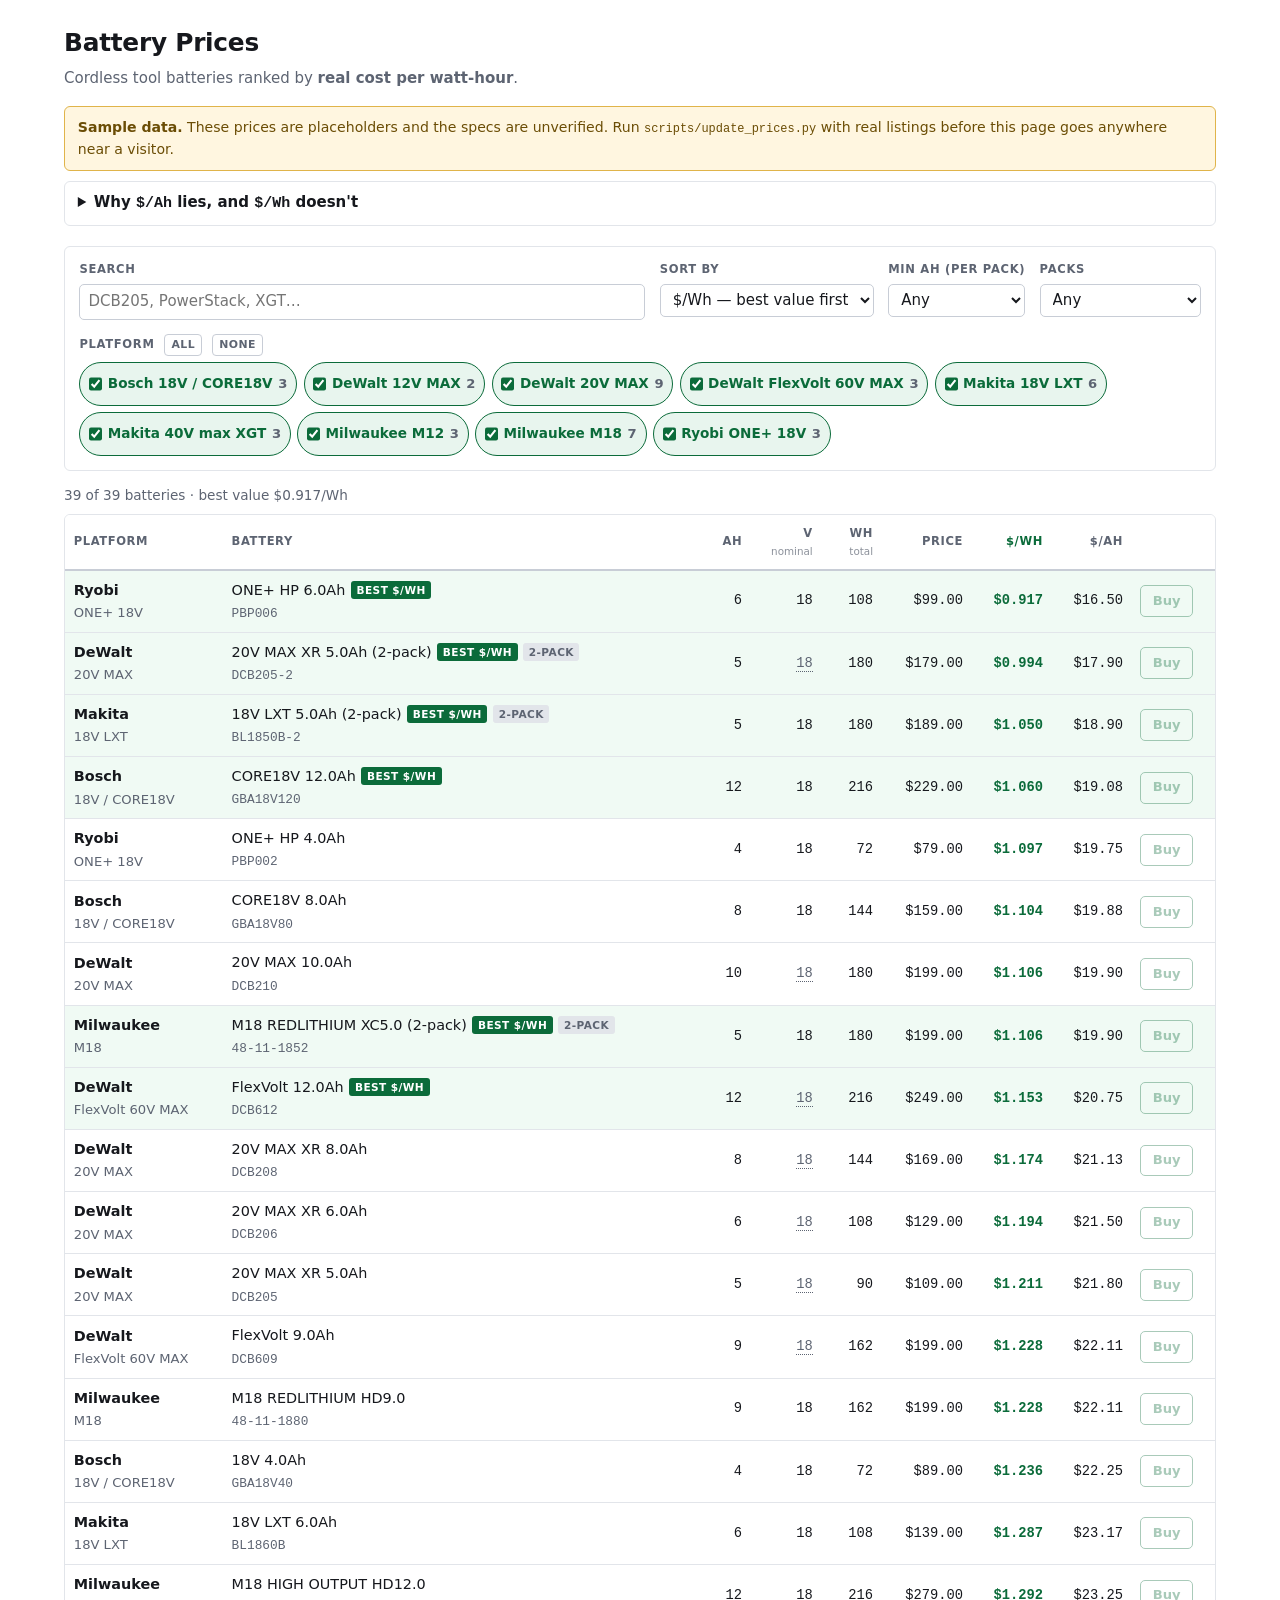
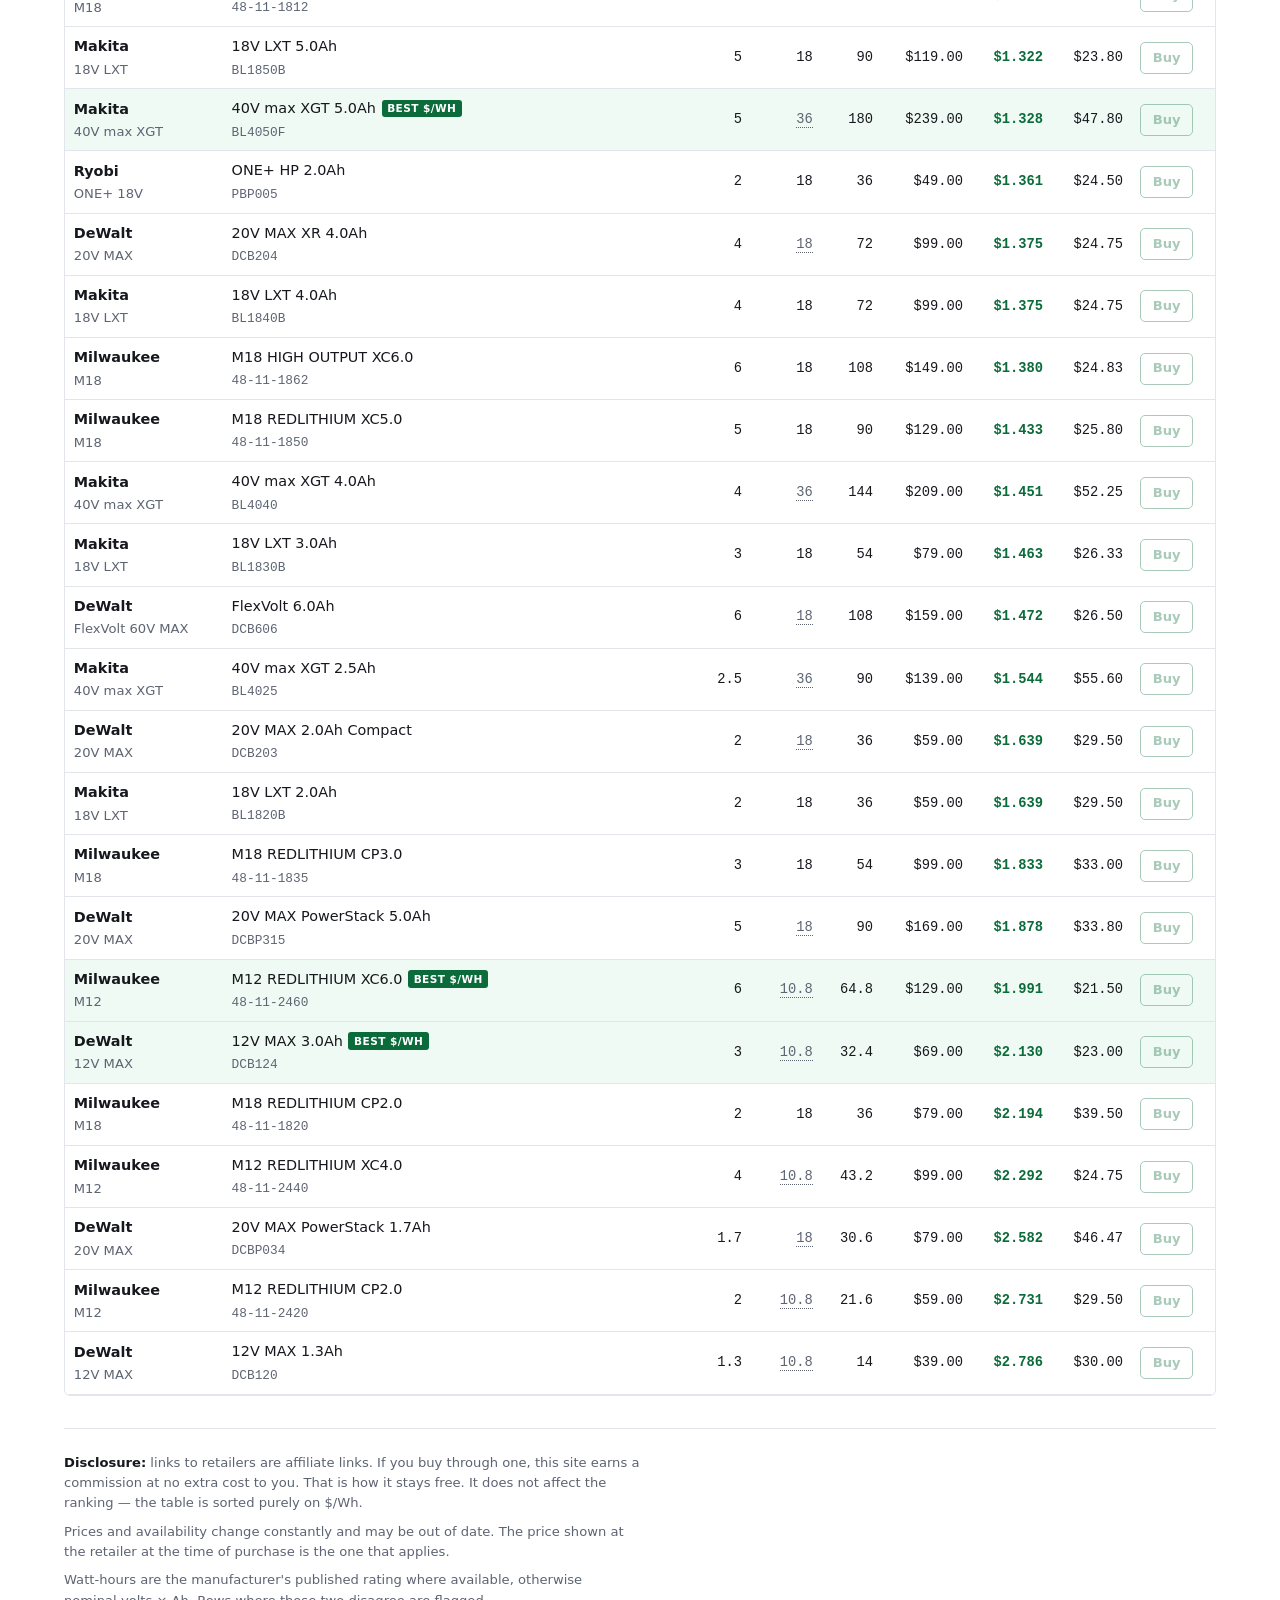
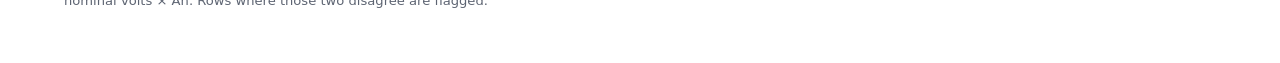
==== battery-prices/index.html @ ca24cd03 "Add battery price comparison site skeleton A working diskprices-style comparison site for cordless t" ====
<!doctype html>
<html lang="en">
<head>
<meta charset="utf-8">
<meta name="viewport" content="width=device-width, initial-scale=1">
<title>Battery Prices — cordless tool batteries ranked by $/Wh</title>
<meta name="description" content="Every cordless power tool battery, ranked by real cost per watt-hour. Ah alone lies. We normalise by nominal voltage so DeWalt 20V MAX, Milwaukee M18 and Makita LXT compare fairly.">
<link rel="stylesheet" href="assets/style.css">
</head>
<body>

<header class="site">
  <h1>Battery Prices</h1>
  <p class="tag">Cordless tool batteries ranked by <strong>real cost per watt-hour</strong>.</p>
</header>

<div id="banners"></div>

<details class="explain">
  <summary>Why <code>$/Ah</code> lies, and <code>$/Wh</code> doesn't</summary>
  <div class="explain-body">
    <p>
      A "20V MAX" battery and an "18V" battery deliver <strong>exactly the same voltage</strong>.
      Five lithium cells peak at 5&nbsp;&times;&nbsp;4.0V&nbsp;=&nbsp;20V straight off the charger, and settle at
      their nominal 5&nbsp;&times;&nbsp;3.6V&nbsp;=&nbsp;18V for the rest of the discharge. DeWalt prints the peak.
      Milwaukee and Makita print the nominal. Same pack.
    </p>
    <p>
      So comparing amp-hours across brands is fine — but comparing them across <em>voltages</em>
      (M12 vs M18, LXT vs XGT) is meaningless. Watt-hours fold voltage back in:
    </p>
    <p class="formula">Wh = nominal volts &times; Ah &nbsp;&nbsp;→&nbsp;&nbsp; $/Wh = price ÷ (Wh &times; packs)</p>
    <p>
      Every row below is computed from <strong>nominal</strong> voltage, not the number on the sticker,
      and multi-packs are divided by their total energy. That's the whole product.
    </p>
  </div>
</details>

<section class="controls" aria-label="Filters">
  <div class="control search">
    <label for="q">Search</label>
    <input type="search" id="q" placeholder="DCB205, PowerStack, XGT…" autocomplete="off">
  </div>

  <div class="control">
    <label for="sort">Sort by</label>
    <select id="sort">
      <option value="perWh">$/Wh — best value first</option>
      <option value="perAh">$/Ah</option>
      <option value="price">Total price</option>
      <option value="wh">Total Wh</option>
      <option value="ah">Amp-hours</option>
    </select>
  </div>

  <div class="control">
    <label for="minAh">Min Ah (per pack)</label>
    <select id="minAh">
      <option value="0">Any</option>
      <option value="2">2.0+</option>
      <option value="4">4.0+</option>
      <option value="5">5.0+</option>
      <option value="6">6.0+</option>
      <option value="9">9.0+</option>
    </select>
  </div>

  <div class="control">
    <label for="packs">Packs</label>
    <select id="packs">
      <option value="all">Any</option>
      <option value="1">Single only</option>
      <option value="2">Multi-packs only</option>
    </select>
  </div>

  <fieldset class="control platforms">
    <legend>
      Platform
      <button type="button" id="allPlatforms" class="mini">all</button>
      <button type="button" id="nonePlatforms" class="mini">none</button>
    </legend>
    <div id="platformList" class="platform-list"></div>
  </fieldset>
</section>

<p id="summary" class="summary" role="status"></p>

<div class="table-wrap">
  <table id="table">
    <thead>
      <tr>
        <th class="col-plat">Platform</th>
        <th class="col-model">Battery</th>
        <th class="num">Ah</th>
        <th class="num">V<span class="th-sub">nominal</span></th>
        <th class="num">Wh<span class="th-sub">total</span></th>
        <th class="num">Price</th>
        <th class="num primary">$/Wh</th>
        <th class="num">$/Ah</th>
        <th class="col-buy"></th>
      </tr>
    </thead>
    <tbody id="rows"></tbody>
  </table>
</div>

<p id="empty" class="empty" hidden>Nothing matches those filters.</p>

<footer class="site">
  <p class="disclosure">
    <strong>Disclosure:</strong> links to retailers are affiliate links. If you buy through one,
    this site earns a commission at no extra cost to you. That is how it stays free. It does not
    affect the ranking — the table is sorted purely on $/Wh.
  </p>
  <p class="prices-note">
    Prices and availability change constantly and may be out of date. The price shown at the
    retailer at the time of purchase is the one that applies.
    <span id="stamp"></span>
  </p>
  <p class="prices-note">
    Watt-hours are the manufacturer's published rating where available, otherwise
    nominal&nbsp;volts&nbsp;&times;&nbsp;Ah. Rows where those two disagree are flagged.
  </p>
</footer>

<script src="assets/app.js"></script>
</body>
</html>
---- battery-prices/assets/style.css ----
:root {
  --bg: #ffffff;
  --fg: #16181d;
  --muted: #5d6472;
  --line: #e2e5ea;
  --line-strong: #c8cdd6;
  --accent: #0b6b3a;
  --accent-bg: #e8f5ee;
  --warn-bg: #fff6e0;
  --warn-line: #e0b44a;
  --warn-fg: #6b4d05;
  --best-bg: #f0faf4;
  --mono: ui-monospace, "SF Mono", "Cascadia Mono", Menlo, Consolas, monospace;
}

@media (prefers-color-scheme: dark) {
  :root {
    --bg: #14161a;
    --fg: #e7e9ee;
    --muted: #99a1b0;
    --line: #272b33;
    --line-strong: #3a404b;
    --accent: #57d392;
    --accent-bg: #12281d;
    --warn-bg: #2e2612;
    --warn-line: #7d6420;
    --warn-fg: #e8c977;
    --best-bg: #16241c;
  }
}

* { box-sizing: border-box; }

body {
  margin: 0 auto;
  padding: 1.5rem 1rem 4rem;
  max-width: 74rem;
  background: var(--bg);
  color: var(--fg);
  font: 15px/1.55 system-ui, -apple-system, "Segoe UI", Roboto, sans-serif;
}

header.site { margin-bottom: 1rem; }
header.site h1 { margin: 0; font-size: 1.55rem; letter-spacing: -0.01em; }
.tag { margin: 0.3rem 0 0; color: var(--muted); }

/* ---------- banners ---------- */

.banner {
  border: 1px solid var(--warn-line);
  background: var(--warn-bg);
  color: var(--warn-fg);
  border-radius: 6px;
  padding: 0.6rem 0.8rem;
  margin: 0 0 0.6rem;
  font-size: 0.88rem;
}
.banner code { font-family: var(--mono); font-size: 0.85em; }

/* ---------- explainer ---------- */

.explain {
  border: 1px solid var(--line);
  border-radius: 6px;
  padding: 0.6rem 0.8rem;
  margin-bottom: 1.2rem;
  background: var(--bg);
}
.explain summary { cursor: pointer; font-weight: 600; }
.explain-body { padding-top: 0.5rem; max-width: 62ch; }
.explain-body p { margin: 0.6rem 0; color: var(--muted); }
.explain-body strong, .explain-body em { color: var(--fg); }
.formula {
  font-family: var(--mono);
  font-size: 0.85rem;
  background: var(--accent-bg);
  color: var(--accent) !important;
  padding: 0.5rem 0.7rem;
  border-radius: 5px;
}

/* ---------- controls ---------- */

.controls {
  display: flex;
  flex-wrap: wrap;
  gap: 0.9rem;
  align-items: flex-start;
  padding: 0.9rem;
  border: 1px solid var(--line);
  border-radius: 6px;
  margin-bottom: 0.9rem;
}
.control { display: flex; flex-direction: column; gap: 0.3rem; }
.control > label, .control legend {
  font-size: 0.72rem;
  text-transform: uppercase;
  letter-spacing: 0.06em;
  color: var(--muted);
  font-weight: 600;
}
.control input, .control select {
  font: inherit;
  padding: 0.35rem 0.5rem;
  border: 1px solid var(--line-strong);
  border-radius: 5px;
  background: var(--bg);
  color: var(--fg);
  min-height: 2.1rem;
}
.search { flex: 1 1 15rem; }
.search input { width: 100%; }

fieldset.platforms {
  border: none;
  margin: 0;
  padding: 0;
  flex: 1 1 100%;
}
fieldset.platforms legend { padding: 0; margin-bottom: 0.35rem; }
.mini {
  font: inherit;
  font-size: 0.68rem;
  text-transform: uppercase;
  letter-spacing: 0.04em;
  margin-left: 0.3rem;
  padding: 0.1rem 0.4rem;
  border: 1px solid var(--line-strong);
  border-radius: 4px;
  background: transparent;
  color: var(--muted);
  cursor: pointer;
}
.mini:hover { color: var(--fg); border-color: var(--fg); }

.platform-list { display: flex; flex-wrap: wrap; gap: 0.4rem; }
.platform-list label {
  display: inline-flex;
  align-items: center;
  gap: 0.35rem;
  padding: 0.25rem 0.55rem;
  border: 1px solid var(--line-strong);
  border-radius: 999px;
  cursor: pointer;
  font-size: 0.85rem;
  user-select: none;
}
.platform-list label:has(input:checked) {
  border-color: var(--accent);
  background: var(--accent-bg);
  color: var(--accent);
  font-weight: 600;
}
.platform-list input { margin: 0; accent-color: var(--accent); }

.summary { color: var(--muted); font-size: 0.85rem; margin: 0 0 0.5rem; }

/* ---------- table ---------- */

.table-wrap { overflow-x: auto; border: 1px solid var(--line); border-radius: 6px; }

table { border-collapse: collapse; width: 100%; font-size: 0.9rem; }

thead th {
  position: sticky;
  top: 0;
  background: var(--bg);
  text-align: left;
  font-size: 0.72rem;
  text-transform: uppercase;
  letter-spacing: 0.05em;
  color: var(--muted);
  padding: 0.6rem 0.55rem;
  border-bottom: 2px solid var(--line-strong);
  white-space: nowrap;
}
thead th.num { text-align: right; }
thead th.primary { color: var(--accent); }
.th-sub {
  display: block;
  font-size: 0.9em;
  text-transform: none;
  letter-spacing: 0;
  font-weight: 400;
  opacity: 0.7;
}

tbody td {
  padding: 0.5rem 0.55rem;
  border-bottom: 1px solid var(--line);
  vertical-align: middle;
  white-space: nowrap;
}
tbody td.num { text-align: right; font-variant-numeric: tabular-nums; font-family: var(--mono); font-size: 0.86rem; }
tbody tr:hover { background: var(--accent-bg); }
tbody tr.is-best { background: var(--best-bg); }
tbody tr.is-best:hover { background: var(--accent-bg); }

.perwh { font-weight: 700; color: var(--accent); }

.brand { font-weight: 600; }
.plat-name { color: var(--muted); font-size: 0.82rem; }
.model { font-family: var(--mono); font-size: 0.8rem; color: var(--muted); }
.name { display: block; }

.badge {
  display: inline-block;
  font-size: 0.66rem;
  text-transform: uppercase;
  letter-spacing: 0.04em;
  font-weight: 700;
  padding: 0.05rem 0.35rem;
  border-radius: 3px;
  margin-left: 0.35rem;
  vertical-align: 1px;
}
.badge-best { background: var(--accent); color: var(--bg); }
.badge-packs { background: var(--line); color: var(--muted); }
.badge-warn { background: var(--warn-line); color: #1c1500; cursor: help; }

.vmark { color: var(--muted); cursor: help; border-bottom: 1px dotted var(--muted); }

.buy {
  display: inline-block;
  padding: 0.3rem 0.7rem;
  border: 1px solid var(--accent);
  border-radius: 5px;
  color: var(--accent);
  text-decoration: none;
  font-size: 0.82rem;
  font-weight: 600;
  white-space: nowrap;
}
.buy:hover { background: var(--accent); color: var(--bg); }
.buy[aria-disabled="true"] { opacity: 0.35; pointer-events: none; }

.empty { color: var(--muted); padding: 1.5rem 0; text-align: center; }

/* ---------- footer ---------- */

footer.site { margin-top: 2rem; padding-top: 1rem; border-top: 1px solid var(--line); }
footer.site p { color: var(--muted); font-size: 0.82rem; margin: 0.5rem 0; max-width: 70ch; }
.disclosure strong { color: var(--fg); }

@media (max-width: 620px) {
  body { padding: 1rem 0.7rem 3rem; }
  .controls { padding: 0.7rem; gap: 0.7rem; }
  thead th, tbody td { padding: 0.45rem 0.4rem; }
}
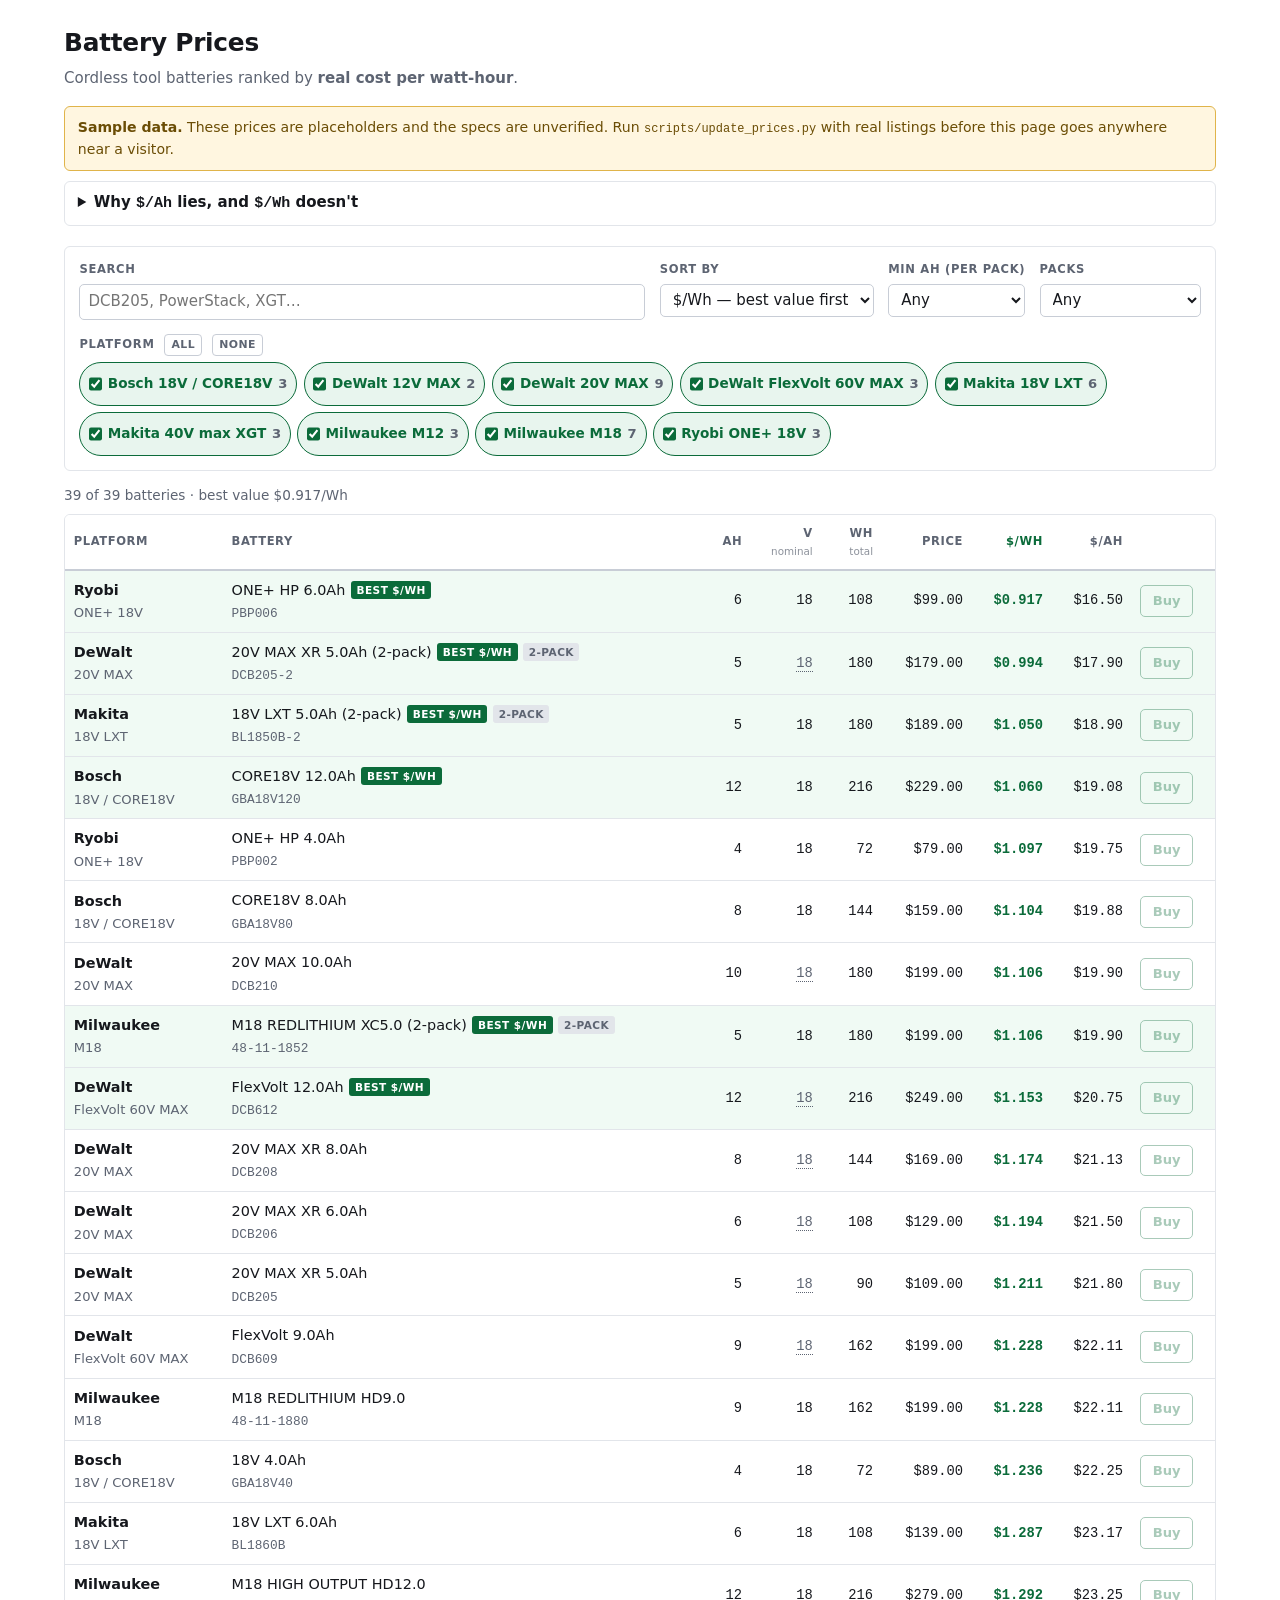
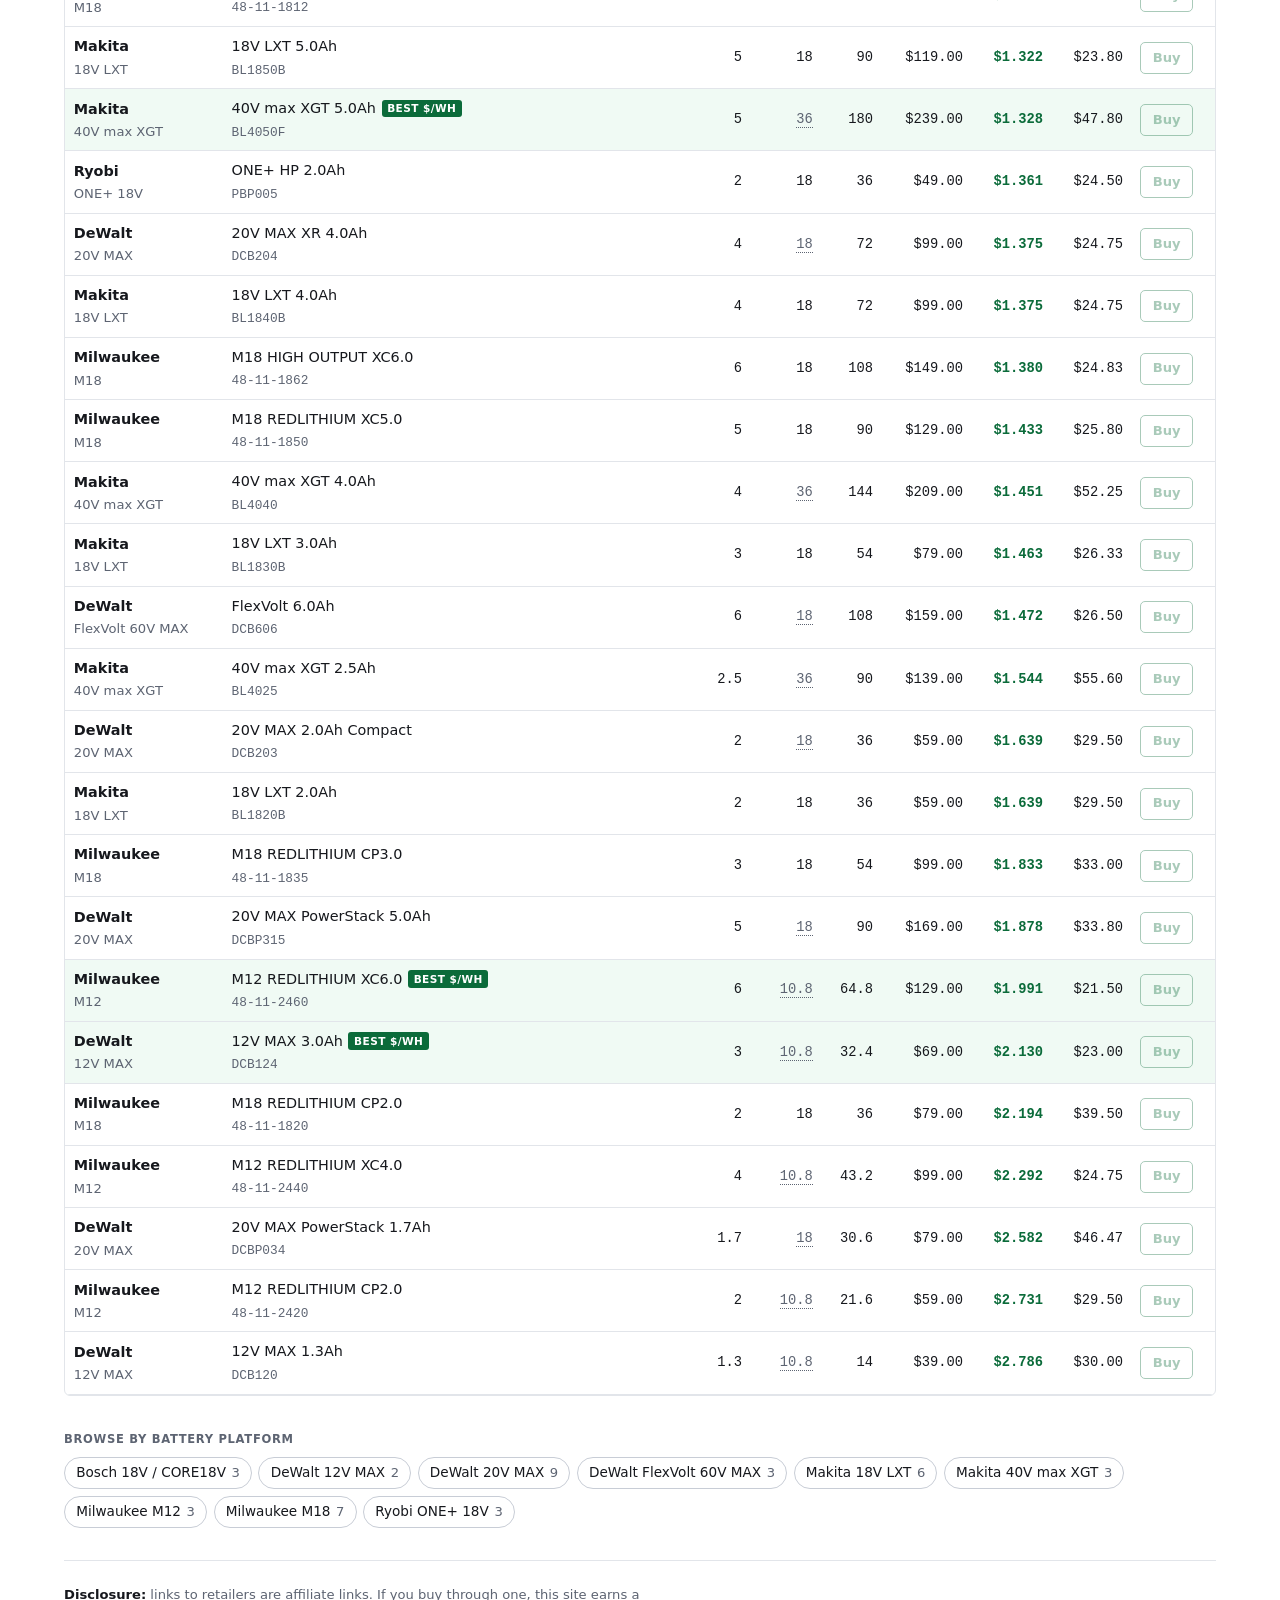
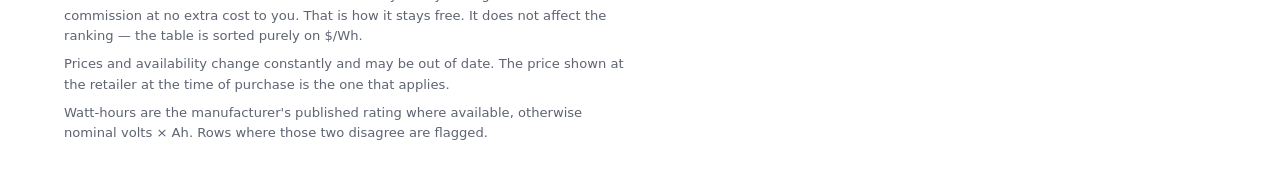
==== commit 23cef65a: "Make the site shareable and crawlable, add traffic plan The skeleton was a single page with no metad" ====
--- a/battery-prices/index.html
+++ b/battery-prices/index.html
@@ -4,7 +4,17 @@
 <meta charset="utf-8">
 <meta name="viewport" content="width=device-width, initial-scale=1">
 <title>Battery Prices — cordless tool batteries ranked by $/Wh</title>
-<meta name="description" content="Every cordless power tool battery, ranked by real cost per watt-hour. Ah alone lies. We normalise by nominal voltage so DeWalt 20V MAX, Milwaukee M18 and Makita LXT compare fairly.">
+<meta name="description" content="Every cordless power tool battery, ranked by real cost per watt-hour. Amp-hours lie across voltages. We normalise by nominal voltage so DeWalt 20V MAX, Milwaukee M18 and Makita LXT compare fairly.">
+<link rel="canonical" href="https://example.com/">
+
+<meta property="og:type" content="website">
+<meta property="og:site_name" content="Battery Prices">
+<meta property="og:title" content="Battery Prices — cordless tool batteries ranked by $/Wh">
+<meta property="og:description" content="&quot;20V MAX&quot; and &quot;18V&quot; are the same pack. Amp-hours can't be compared across voltages — watt-hours can. Every battery, ranked by real cost per Wh.">
+<meta property="og:url" content="https://example.com/">
+<meta property="og:image" content="https://example.com/assets/og.png">
+<meta name="twitter:card" content="summary_large_image">
+
 <link rel="stylesheet" href="assets/style.css">
 </head>
 <body>
@@ -13,6 +23,8 @@
   <h1>Battery Prices</h1>
   <p class="tag">Cordless tool batteries ranked by <strong>real cost per watt-hour</strong>.</p>
 </header>
+
+<div id="intro"></div>
 
 <div id="banners"></div>
 
@@ -108,6 +120,11 @@
 
 <p id="empty" class="empty" hidden>Nothing matches those filters.</p>
 
+<nav class="platform-nav" aria-label="Battery platforms">
+  <h2>Browse by battery platform</h2>
+  <ul id="platformNav"></ul>
+</nav>
+
 <footer class="site">
   <p class="disclosure">
     <strong>Disclosure:</strong> links to retailers are affiliate links. If you buy through one,
--- a/battery-prices/assets/style.css
+++ b/battery-prices/assets/style.css
@@ -57,6 +57,44 @@
 }
 .banner code { font-family: var(--mono); font-size: 0.85em; }
 
+/* ---------- per-platform intro ---------- */
+
+.intro { margin: 0 0 1.1rem; max-width: 68ch; }
+.intro h2 { font-size: 1.05rem; margin: 0 0 0.5rem; }
+.intro p { margin: 0.5rem 0; color: var(--muted); }
+.intro strong { color: var(--fg); }
+
+/* ---------- platform nav ---------- */
+
+.platform-nav { margin-top: 2.2rem; }
+.platform-nav h2 {
+  font-size: 0.72rem;
+  text-transform: uppercase;
+  letter-spacing: 0.06em;
+  color: var(--muted);
+  margin: 0 0 0.5rem;
+}
+.platform-nav ul {
+  list-style: none;
+  margin: 0;
+  padding: 0;
+  display: flex;
+  flex-wrap: wrap;
+  gap: 0.4rem;
+}
+.platform-nav a {
+  display: inline-flex;
+  align-items: center;
+  gap: 0.35rem;
+  padding: 0.3rem 0.7rem;
+  border: 1px solid var(--line-strong);
+  border-radius: 999px;
+  text-decoration: none;
+  color: var(--fg);
+  font-size: 0.85rem;
+}
+.platform-nav a:hover { border-color: var(--accent); color: var(--accent); }
+
 /* ---------- explainer ---------- */
 
 .explain {
